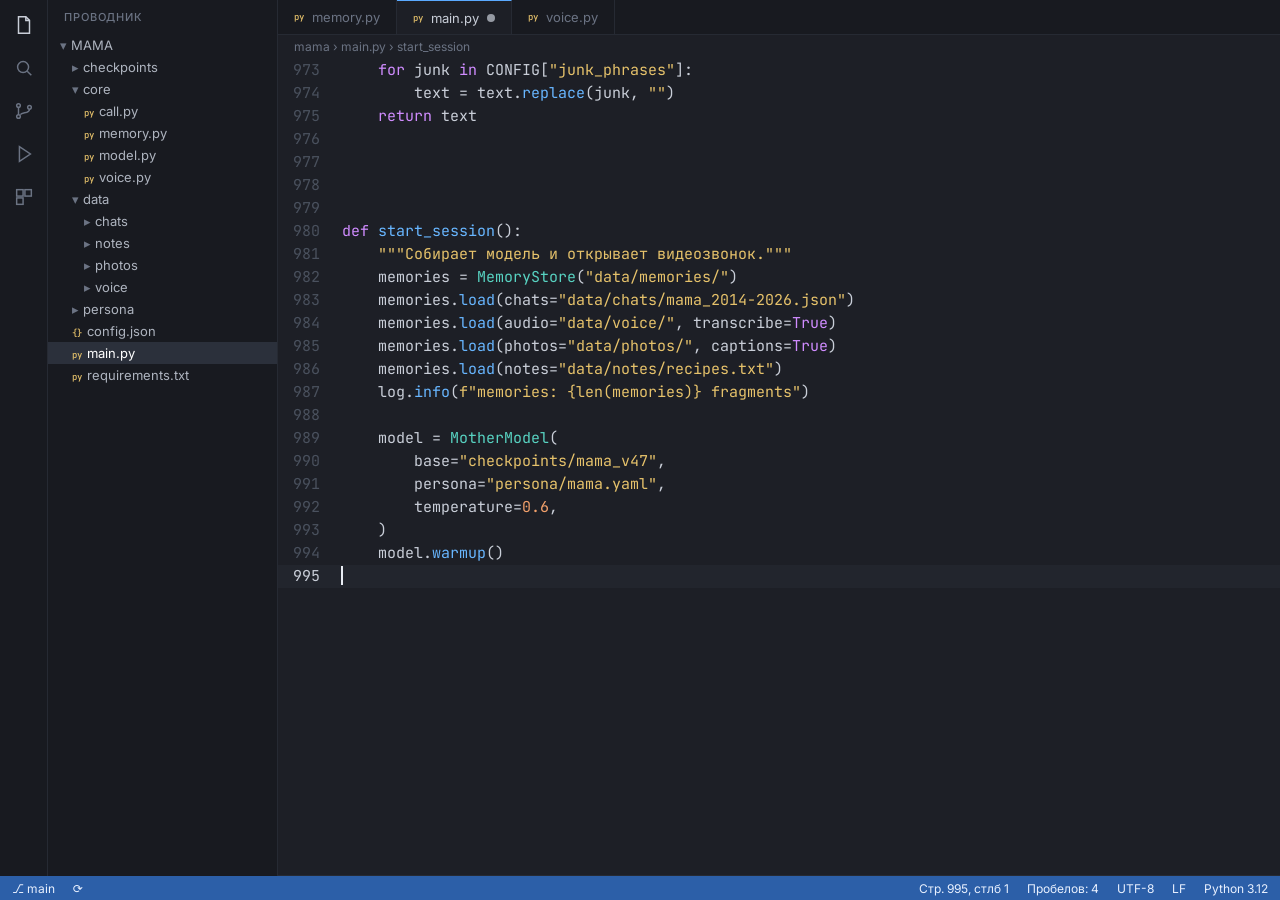
==== docs/editor.html @ ae3a212d "Add screen props: code editor and messenger with chroma-key call Co-Authored-By: Claude Opus 5.5 <no" ====
<!doctype html>
<html lang="ru">
<head>
<meta charset="utf-8">
<meta name="viewport" content="width=device-width, initial-scale=1, viewport-fit=cover">
<title>Mama Core</title>
<link rel="preconnect" href="https://fonts.googleapis.com">
<link rel="stylesheet" href="https://fonts.googleapis.com/css2?family=JetBrains+Mono:wght@400;500&family=Inter:wght@400;500&display=swap">
<style>
/* Layout: dark code editor — activity bar, explorer, tabs, code, status bar. Single deliberate dark look (film prop). */
:root{
  --bg:#1d1f26; --bg2:#181a20; --bg3:#22252d; --line:#262a33; --sel:#2b303b;
  --fg:#c9ced8; --dim:#6b7383; --dim2:#4a515e; --accent:#5aa9ff;
  --kw:#d08cff; --fn:#68b6ff; --str:#e6c26b; --num:#f2a06b; --cmt:#646d7e; --cls:#58d3c2; --self:#ff8199; --deco:#f7d36b;
  --mono:"JetBrains Mono",ui-monospace,"Cascadia Code",Consolas,monospace;
  --ui:Inter,system-ui,-apple-system,"Segoe UI",sans-serif;
  color-scheme:dark;
}
[hidden]{display:none!important}
html,body{height:100%;margin:0;background:var(--bg);color:var(--fg);overflow:hidden}
body.idle, body.idle *{cursor:none!important}
.app{display:grid;grid-template-columns:48px 230px 1fr;grid-template-rows:1fr 24px;height:100%;font-family:var(--ui);font-size:13px}
.act{grid-row:1;background:var(--bg2);display:flex;flex-direction:column;align-items:center;gap:18px;padding-top:14px;border-right:1px solid var(--line)}
.act svg{width:22px;height:22px;stroke:var(--dim);fill:none;stroke-width:1.6}
.act .on svg{stroke:var(--fg)}
.side{grid-row:1;background:var(--bg2);border-right:1px solid var(--line);overflow:hidden;user-select:none}
.side h6{margin:0;padding:10px 16px;font:500 11px var(--ui);letter-spacing:.08em;color:var(--dim);text-transform:uppercase}
.tree{font-size:13px;line-height:22px}
.tree div{padding-left:calc(12px + var(--d,0)*12px);white-space:nowrap;color:#aeb4bf}
.tree .f::before{content:"▸ ";color:var(--dim)}
.tree .o::before{content:"▾ ";color:var(--dim)}
.tree .py{color:#aeb4bf}.tree .py::before{content:"py ";font:500 9px var(--mono);color:#e6c26b}
.tree .js::before{content:"{} ";font:500 9px var(--mono);color:#e6c26b}
.tree .cur{background:var(--sel);color:#fff}
.main{grid-row:1;display:grid;grid-template-rows:35px 22px 1fr auto;min-width:0;min-height:0}
.tabs{display:flex;background:var(--bg2);border-bottom:1px solid var(--line)}
.tab{padding:0 16px;display:flex;align-items:center;gap:8px;color:var(--dim);border-right:1px solid var(--line)}
.tab.on{background:var(--bg);color:var(--fg);border-top:1px solid var(--accent)}
.tab b{font:500 9px var(--mono);color:#e6c26b}
.dot{width:8px;height:8px;border-radius:50%;background:var(--fg);opacity:.7}
.crumb{padding:0 16px;color:var(--dim);font-size:12px;display:flex;align-items:center}
.scroll{overflow-y:auto;overflow-x:hidden;font:400 15px/23px var(--mono);position:relative;scrollbar-width:thin;scrollbar-color:#333844 transparent}
.ln{display:grid;grid-template-columns:64px 1fr;white-space:pre}
.ln i{font-style:normal;text-align:right;padding-right:22px;color:var(--dim2);user-select:none}
.ln.cur{background:var(--bg3)}
.ln.cur i{color:var(--fg)}
.ln span.c{min-width:0}
.k{color:var(--kw)}.f{color:var(--fn)}.s{color:var(--str)}.n{color:var(--num)}.m{color:var(--cmt);font-style:italic}.cl{color:var(--cls)}.sf{color:var(--self);font-style:italic}.d{color:var(--deco)}
.caret{display:inline-block;width:2px;height:19px;background:#e8ecf3;vertical-align:-4px;margin-left:-1px;animation:blink 1.06s steps(1) infinite}
.typing .caret{animation:none}
@keyframes blink{50%{opacity:0}}
.term{background:var(--bg2);border-top:1px solid var(--line);height:0;overflow:hidden;transition:height .2s}
.term.open{height:200px}
.term header{display:flex;gap:18px;padding:6px 16px;font-size:11px;letter-spacing:.06em;color:var(--dim);text-transform:uppercase}
.term header b{color:var(--fg);border-bottom:1px solid var(--accent);font-weight:500}
.term pre{margin:0;padding:4px 16px;font:400 13px/20px var(--mono);color:#b9c0cc;white-space:pre-wrap}
.term .ok{color:#7fd88f}.term .pr{color:var(--accent)}
.status{grid-column:1/-1;background:#2c5fa8;color:#e9f1ff;display:flex;align-items:center;gap:18px;padding:0 12px;font-size:12px}
.status .sp{flex:1}
.panel{position:fixed;inset:0;background:#0009;display:flex;align-items:center;justify-content:center;z-index:9}
.panel form{background:var(--bg3);border:1px solid var(--line);padding:22px;border-radius:8px;display:grid;gap:12px;width:min(360px,90vw);font-size:13px}
.panel h3{margin:0 0 4px;font:500 15px var(--ui)}
.panel label{display:grid;gap:4px;color:var(--dim)}
.panel input{background:var(--bg);border:1px solid var(--line);color:var(--fg);padding:7px 9px;border-radius:4px;font:14px var(--mono)}
.panel .row{display:flex;gap:8px;justify-content:flex-end}
.panel button{background:var(--accent);color:#0b1a2e;border:0;padding:8px 14px;border-radius:4px;font:500 13px var(--ui);cursor:pointer}
.panel button.g{background:transparent;color:var(--fg);border:1px solid var(--line)}
.panel p{margin:0;color:var(--dim);font-size:12px;line-height:1.5}
@media (max-width:760px){.app{grid-template-columns:0 0 1fr}.act,.side{display:none}}
</style>

<div class="app" id="app">
  <nav class="act">
    <div class="on"><svg viewBox="0 0 24 24"><path d="M14 3H6v18h12V7z"/><path d="M14 3v4h4"/></svg></div>
    <div><svg viewBox="0 0 24 24"><circle cx="11" cy="11" r="6"/><path d="M20 20l-4.5-4.5"/></svg></div>
    <div><svg viewBox="0 0 24 24"><circle cx="6" cy="6" r="2"/><circle cx="6" cy="18" r="2"/><circle cx="18" cy="8" r="2"/><path d="M6 8v8M18 10c0 5-8 3-10 6"/></svg></div>
    <div><svg viewBox="0 0 24 24"><path d="M7 4l12 8-12 8z"/></svg></div>
    <div><svg viewBox="0 0 24 24"><rect x="4" y="4" width="7" height="7"/><rect x="13" y="4" width="7" height="7"/><rect x="4" y="13" width="7" height="7"/></svg></div>
  </nav>
  <aside class="side">
    <h6>Проводник</h6>
    <div class="tree">
      <div class="o" style="--d:0">MAMA</div>
      <div class="f" style="--d:1">checkpoints</div>
      <div class="o" style="--d:1">core</div>
      <div class="py" style="--d:2">call.py</div>
      <div class="py" style="--d:2">memory.py</div>
      <div class="py" style="--d:2">model.py</div>
      <div class="py" style="--d:2">voice.py</div>
      <div class="o" style="--d:1">data</div>
      <div class="f" style="--d:2">chats</div>
      <div class="f" style="--d:2">notes</div>
      <div class="f" style="--d:2">photos</div>
      <div class="f" style="--d:2">voice</div>
      <div class="f" style="--d:1">persona</div>
      <div class="js" style="--d:1">config.json</div>
      <div class="py cur" style="--d:1">main.py</div>
      <div class="py" style="--d:1">requirements.txt</div>
    </div>
  </aside>
  <section class="main">
    <div class="tabs">
      <div class="tab"><b>py</b>memory.py</div>
      <div class="tab on"><b>py</b>main.py <span class="dot"></span></div>
      <div class="tab"><b>py</b>voice.py</div>
    </div>
    <div class="crumb">mama › main.py › start_session</div>
    <div class="scroll" id="scroll"><div id="pre"></div><div id="typed"></div><div style="height:40vh"></div></div>
    <div class="term" id="term"><header><span>Проблемы</span><span>Вывод</span><b>Терминал</b></header><pre id="tout"></pre></div>
  </section>
  <footer class="status"><span>⎇ main</span><span>⟳</span><span class="sp"></span><span id="pos">Стр. 995, стлб 5</span><span>Пробелов: 4</span><span>UTF-8</span><span>LF</span><span>Python 3.12</span></footer>
</div>

<div class="panel" id="panel" hidden>
  <form id="cfg">
    <h3>Настройки реквизита</h3>
    <label>Начать со строки<input id="cfgStart" type="number" min="20" max="9000" value="995"></label>
    <label>Символов на одно нажатие<input id="cfgCpk" type="number" min="1" max="5" value="1"></label>
    <p>Любая клавиша печатает следующий символ кода. Backspace стирает. F5 — запуск в терминале, Ctrl+` — показать/скрыть терминал. Esc — это окно.</p>
    <div class="row"><button type="button" class="g" id="cfgClose">Закрыть</button><button type="submit">Начать заново</button></div>
  </form>
</div>

<script>
(function(){
const store={get(k,d){try{const v=localStorage.getItem('ed_'+k);return v==null?d:JSON.parse(v)}catch(e){return d}},set(k,v){try{localStorage.setItem('ed_'+k,JSON.stringify(v))}catch(e){}}};
let START=store.get('start',995), CPK=store.get('cpk',1);
const h=(location.hash||'').replace('#','');
if(/^\d+$/.test(h)) START=Math.max(20,parseInt(h,10));

/* ---------- код, который печатает Вера (начиная со строки START) ---------- */
const SCRIPT=[
'    voice = VoiceClone.load("data/voice/mama_voicemails/")',
'    model.attach(memory=memories, voice=voice)',
'    model.response_delay = 1.5  # она всегда думала полторы секунды',
'    session = Call(contact="МАМА", model=model, video=True)',
'    session.start()',
'    return session',
'',
'',
'if __name__ == "__main__":',
'    start_session()',
'',
].join('\n');

/* ---------- то, что уже написано выше ---------- */
const TAIL=[
'',
'',
'def start_session():',
'    """Собирает модель и открывает видеозвонок."""',
'    memories = MemoryStore("data/memories/")',
'    memories.load(chats="data/chats/mama_2014-2026.json")',
'    memories.load(audio="data/voice/", transcribe=True)',
'    memories.load(photos="data/photos/", captions=True)',
'    memories.load(notes="data/notes/recipes.txt")',
'    log.info(f"memories: {len(memories)} fragments")',
'',
'    model = MotherModel(',
'        base="checkpoints/mama_v47",',
'        persona="persona/mama.yaml",',
'        temperature=0.6,',
'    )',
'    model.warmup()',
];
const HEAD=[
'import json',
'import time',
'import logging',
'from pathlib import Path',
'from datetime import datetime',
'',
'from core.memory import MemoryStore, Fragment',
'from core.model import MotherModel',
'from core.voice import VoiceClone',
'from core.call import Call',
'',
'log = logging.getLogger("mama")',
'CONFIG = json.loads(Path("config.json").read_text(encoding="utf-8"))',
'',
];
const BLOCKS=[
['','','def parse_chat_export(path):','    """Читает выгрузку переписки, оставляет только её сообщения."""','    raw = json.loads(Path(path).read_text(encoding="utf-8"))','    result = []','    for msg in raw["messages"]:','        if msg.get("from") != "Мама":','            continue','        text = clean_text(msg.get("text", ""))','        if not text:','            continue','        result.append(Fragment(','            text=text,','            date=datetime.fromisoformat(msg["date"]),','            source="chat",','        ))','    log.debug(f"chat: {len(result)} messages")','    return result'],
['','','def clean_text(text):','    if isinstance(text, list):','        text = "".join(t if isinstance(t, str) else t.get("text", "") for t in text)','    text = text.replace("\\u00a0", " ").strip()','    for junk in CONFIG["junk_phrases"]:','        text = text.replace(junk, "")','    return text'],
['','','def load_voicemails(folder):','    samples = []','    for f in sorted(Path(folder).glob("*.ogg")):','        audio = VoiceClone.read(f)','        if audio.duration < 1.2:','            continue','        samples.append(audio.normalize(-16))','    log.info(f"voice: {len(samples)} samples")','    return samples'],
['','','def align_timestamps(fragments, tz="Europe/Moscow"):','    fragments.sort(key=lambda fr: fr.date)','    prev = None','    for fr in fragments:','        fr.date = fr.date.astimezone(tz)','        if prev and (fr.date - prev.date).seconds < 90:','            fr.thread = prev.thread','        else:','            fr.thread = fr.date.strftime("%Y%m%d%H%M")','        prev = fr','    return fragments'],
['','','def build_persona(fragments):','    persona = {','        "name": "Маргарита Рустамовна",','        "calls_me": ["Верочка", "доченька", "доча"],','        "habits": [],','        "phrases": top_phrases(fragments, n=200),','    }','    for fr in fragments:','        if "давление" in fr.text or "врач" in fr.text:','            persona["habits"].append(fr.text)','    return persona'],
['','','def top_phrases(fragments, n=100):','    counts = {}','    for fr in fragments:','        for phrase in split_phrases(fr.text):','            counts[phrase] = counts.get(phrase, 0) + 1','    ranked = sorted(counts.items(), key=lambda kv: -kv[1])','    return [p for p, _ in ranked[:n]]'],
['','','def split_phrases(text):','    parts = []','    for chunk in text.replace("!", ".").replace("?", ".").split("."):','        chunk = chunk.strip()','        if 3 <= len(chunk) <= 120:','            parts.append(chunk.lower())','    return parts'],
['','','class LatencyMeter:','    def __init__(self):','        self.samples = []','','    def mark(self, started, answered):','        self.samples.append(answered - started)','','    @property','    def mean(self):','        if not self.samples:','            return 0.0','        return sum(self.samples) / len(self.samples)'],
['','','def check_memory(store, question, expected):','    answer = store.search(question, k=3)','    hit = any(expected.lower() in a.text.lower() for a in answer)','    if not hit:','        log.warning(f"memory miss: {question!r}")','    return hit'],
['','','def run_memory_tests(store):','    cases = [','        ("любимый пирог", "вишн"),','        ("как зовут деда", "Рустам"),','        ("подарок на новый год 2012", "денди"),','        ("где мы жили", "Казань"),','    ]','    passed = sum(check_memory(store, q, e) for q, e in cases)','    log.info(f"memory tests: {passed}/{len(cases)}")','    return passed == len(cases)'],
['','','def caption_photos(folder):','    captions = []','    for img in Path(folder).glob("*.jpg"):','        meta = read_exif(img)','        captions.append(Fragment(','            text=describe(img),','            date=meta.get("date"),','            source="photo",','        ))','    return captions'],
['','','def save_checkpoint(model, step):','    path = Path("checkpoints") / f"mama_v{step}"','    path.mkdir(parents=True, exist_ok=True)','    model.save(path)','    log.info(f"saved {path}")'],
];
function buildPre(n){
  const out=[]; const need=n-TAIL.length;
  for(const l of HEAD){ if(out.length>=need) break; out.push(l); }
  let i=0; while(out.length<need){ const left=need-out.length; let b=BLOCKS[i%BLOCKS.length];
    if(b.length>left){ b=BLOCKS.find(x=>x.length<=left)||Array(left).fill(''); }
    out.push(...b); i++; }
  const tail=TAIL.slice(Math.max(0,TAIL.length-(n-out.length)));
  return out.concat(tail).slice(-n);
}

/* ---------- подсветка ---------- */
const KW=new Set('def class return import from as if elif else for in while try except finally with not and or is None True False lambda yield raise pass break continue async await global'.split(' '));
const RX=/(#.*$)|([rf]?"(?:\\.|[^"\\])*"?|[rf]?'(?:\\.|[^'\\])*'?)|(@\w+)|(\b\d+(?:\.\d+)?\b)|(\b[A-Za-z_]\w*\b)/g;
const esc=s=>s.replace(/&/g,'&amp;').replace(/</g,'&lt;').replace(/>/g,'&gt;');
function hl(line){
  let out='',last=0,m; RX.lastIndex=0;
  while((m=RX.exec(line))){
    out+=esc(line.slice(last,m.index)); const t=m[0]; let c='';
    if(m[1])c='m';else if(m[2])c='s';else if(m[3])c='d';else if(m[4])c='n';
    else if(m[5]){ if(KW.has(t))c='k'; else if(t==='self')c='sf'; else if(line[m.index+t.length]==='(') c=/^[A-Z]/.test(t)?'cl':'f'; else if(/^[A-Z][a-z]/.test(t))c='cl'; }
    out+=c?`<span class="${c}">${esc(t)}</span>`:esc(t); last=m.index+t.length;
    if(!t.length) RX.lastIndex++;
  }
  return out+esc(line.slice(last));
}

const pre=document.getElementById('pre'), typed=document.getElementById('typed'), scroll=document.getElementById('scroll'), posEl=document.getElementById('pos');
let pos=0;
function row(num,html,cur){return `<div class="ln${cur?' cur':''}"><i>${num}</i><span class="c">${html||' '}</span></div>`}
function renderPre(){ const lines=buildPre(START-1); pre.innerHTML=lines.map((l,i)=>row(i+1,hl(l))).join(''); }
function render(){
  const lines=SCRIPT.slice(0,pos).split('\n');
  typed.innerHTML=lines.map((l,i)=>{const last=i===lines.length-1;return row(START+i,hl(l)+(last?'<span class="caret"></span>':''),last)}).join('');
  const lnNo=START+lines.length-1, col=lines[lines.length-1].length+1;
  posEl.textContent=`Стр. ${lnNo}, стлб ${col}`;
  const cur=typed.lastElementChild; if(cur){const r=cur.getBoundingClientRect(),s=scroll.getBoundingClientRect(); if(r.bottom>s.bottom-60||r.top<s.top+20) scroll.scrollTop+=r.top-(s.top+s.height*0.62);}
}
function reset(){ pos=0; renderPre(); render(); requestAnimationFrame(()=>{const c=typed.lastElementChild; scroll.scrollTop=c.offsetTop-scroll.clientHeight*0.62;}); }
function step(){
  if(pos>=SCRIPT.length) return;
  if(SCRIPT[pos]==='\n'){ pos++; while(SCRIPT[pos]===' ') pos++; return; }
  pos++;
}
function back(){ if(pos===0) return; pos--; const ls=SCRIPT.lastIndexOf('\n',pos-1)+1; if(ls>0 && pos>ls && /^ +$/.test(SCRIPT.slice(ls,pos))) pos=ls-1; }

/* ---------- терминал ---------- */
const term=document.getElementById('term'), tout=document.getElementById('tout'); let runTimers=[];
function run(){
  term.classList.add('open'); runTimers.forEach(clearTimeout); runTimers=[]; tout.innerHTML='';
  const L=[[0,'<span class="pr">vera@laptop</span>:~/mama$ python main.py'],[500,'loading memories… 14 382 fragments'],[1300,'loading voice… 312 samples'],[2000,'checkpoint mama_v47 <span class="ok">✓</span>'],[2500,'response_delay = 1.5 s'],[3100,'<span class="ok">calling «МАМА»…</span>']];
  L.forEach(([t,s])=>runTimers.push(setTimeout(()=>{tout.innerHTML+=s+'\n'},t)));
}

/* ---------- клавиатура ---------- */
const panel=document.getElementById('panel'); let typingT;
document.addEventListener('keydown',e=>{
  if(!panel.hidden){ if(e.key==='Escape'){panel.hidden=true;e.preventDefault()} return; }
  if(e.key==='Escape'){ document.getElementById('cfgStart').value=START; document.getElementById('cfgCpk').value=CPK; panel.hidden=false; e.preventDefault(); return; }
  if(e.key==='F5'){ e.preventDefault(); run(); return; }
  if(e.ctrlKey && (e.key==='`'||e.code==='Backquote')){ e.preventDefault(); term.classList.toggle('open'); return; }
  if(e.ctrlKey||e.metaKey||e.altKey) return;
  if(/^F\d+$/.test(e.key)||['Shift','Control','Alt','Meta','CapsLock'].includes(e.key)) return;
  e.preventDefault();
  if(e.key==='Backspace') back(); else for(let i=0;i<CPK;i++) step();
  document.body.classList.add('typing'); clearTimeout(typingT); typingT=setTimeout(()=>document.body.classList.remove('typing'),500);
  render();
});
document.getElementById('cfg').addEventListener('submit',e=>{e.preventDefault();START=Math.max(20,parseInt(document.getElementById('cfgStart').value,10)||995);CPK=Math.min(5,Math.max(1,parseInt(document.getElementById('cfgCpk').value,10)||1));store.set('start',START);store.set('cpk',CPK);panel.hidden=true;reset();});
document.getElementById('cfgClose').onclick=()=>panel.hidden=true;

/* прячем курсор мыши, когда он не двигается */
let idleT; const wake=()=>{document.body.classList.remove('idle');clearTimeout(idleT);idleT=setTimeout(()=>document.body.classList.add('idle'),2000)}; document.addEventListener('mousemove',wake); wake();
reset();
})();
</script>

</html>
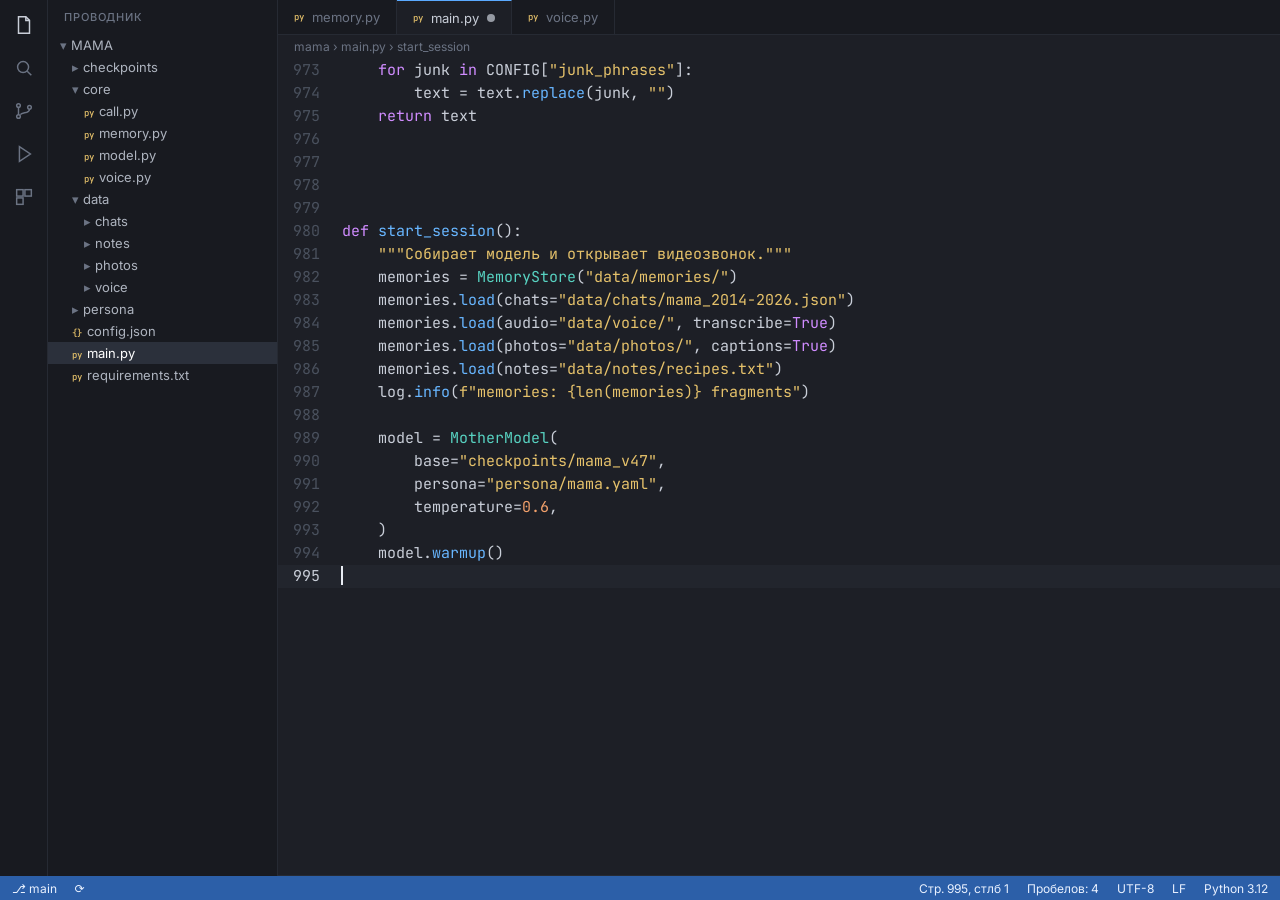
==== commit b377d248: "Self-host fonts so the props load without external services Co-Authored-By: Claude Opus 5.5 <noreply" ====
--- a/docs/editor.html
+++ b/docs/editor.html
@@ -4,8 +4,7 @@
 <meta charset="utf-8">
 <meta name="viewport" content="width=device-width, initial-scale=1, viewport-fit=cover">
 <title>Mama Core</title>
-<link rel="preconnect" href="https://fonts.googleapis.com">
-<link rel="stylesheet" href="https://fonts.googleapis.com/css2?family=JetBrains+Mono:wght@400;500&family=Inter:wght@400;500&display=swap">
+<link rel="stylesheet" href="fonts/fonts.css">
 <style>
 /* Layout: dark code editor — activity bar, explorer, tabs, code, status bar. Single deliberate dark look (film prop). */
 :root{
--- a/docs/fonts/fonts.css
+++ b/docs/fonts/fonts.css
@@ -0,0 +1,100 @@
+@font-face {
+  font-family: 'Inter';
+  font-style: normal;
+  font-weight: 400;
+  font-display: swap;
+  src: url(Inter-cyrillic.woff2) format('woff2');
+  unicode-range: U+0301, U+0400-045F, U+0490-0491, U+04B0-04B1, U+2116;
+}
+@font-face {
+  font-family: 'Inter';
+  font-style: normal;
+  font-weight: 400;
+  font-display: swap;
+  src: url(Inter-latin.woff2) format('woff2');
+  unicode-range: U+0000-00FF, U+0131, U+0152-0153, U+02BB-02BC, U+02C6, U+02DA, U+02DC, U+0304, U+0308, U+0329, U+2000-206F, U+20AC, U+2122, U+2191, U+2193, U+2212, U+2215, U+FEFF, U+FFFD;
+}
+@font-face {
+  font-family: 'Inter';
+  font-style: normal;
+  font-weight: 500;
+  font-display: swap;
+  src: url(Inter-cyrillic.woff2) format('woff2');
+  unicode-range: U+0301, U+0400-045F, U+0490-0491, U+04B0-04B1, U+2116;
+}
+@font-face {
+  font-family: 'Inter';
+  font-style: normal;
+  font-weight: 500;
+  font-display: swap;
+  src: url(Inter-latin.woff2) format('woff2');
+  unicode-range: U+0000-00FF, U+0131, U+0152-0153, U+02BB-02BC, U+02C6, U+02DA, U+02DC, U+0304, U+0308, U+0329, U+2000-206F, U+20AC, U+2122, U+2191, U+2193, U+2212, U+2215, U+FEFF, U+FFFD;
+}
+@font-face {
+  font-family: 'JetBrains Mono';
+  font-style: normal;
+  font-weight: 400;
+  font-display: swap;
+  src: url(JetBrainsMono-cyrillic.woff2) format('woff2');
+  unicode-range: U+0301, U+0400-045F, U+0490-0491, U+04B0-04B1, U+2116;
+}
+@font-face {
+  font-family: 'JetBrains Mono';
+  font-style: normal;
+  font-weight: 400;
+  font-display: swap;
+  src: url(JetBrainsMono-latin.woff2) format('woff2');
+  unicode-range: U+0000-00FF, U+0131, U+0152-0153, U+02BB-02BC, U+02C6, U+02DA, U+02DC, U+0304, U+0308, U+0329, U+2000-206F, U+20AC, U+2122, U+2191, U+2193, U+2212, U+2215, U+FEFF, U+FFFD;
+}
+@font-face {
+  font-family: 'JetBrains Mono';
+  font-style: normal;
+  font-weight: 500;
+  font-display: swap;
+  src: url(JetBrainsMono-cyrillic.woff2) format('woff2');
+  unicode-range: U+0301, U+0400-045F, U+0490-0491, U+04B0-04B1, U+2116;
+}
+@font-face {
+  font-family: 'JetBrains Mono';
+  font-style: normal;
+  font-weight: 500;
+  font-display: swap;
+  src: url(JetBrainsMono-latin.woff2) format('woff2');
+  unicode-range: U+0000-00FF, U+0131, U+0152-0153, U+02BB-02BC, U+02C6, U+02DA, U+02DC, U+0304, U+0308, U+0329, U+2000-206F, U+20AC, U+2122, U+2191, U+2193, U+2212, U+2215, U+FEFF, U+FFFD;
+}
+@font-face {
+  font-family: 'Roboto';
+  font-style: normal;
+  font-weight: 400;
+  font-stretch: 100%;
+  font-display: swap;
+  src: url(Roboto-cyrillic.woff2) format('woff2');
+  unicode-range: U+0301, U+0400-045F, U+0490-0491, U+04B0-04B1, U+2116;
+}
+@font-face {
+  font-family: 'Roboto';
+  font-style: normal;
+  font-weight: 400;
+  font-stretch: 100%;
+  font-display: swap;
+  src: url(Roboto-latin.woff2) format('woff2');
+  unicode-range: U+0000-00FF, U+0131, U+0152-0153, U+02BB-02BC, U+02C6, U+02DA, U+02DC, U+0304, U+0308, U+0329, U+2000-206F, U+20AC, U+2122, U+2191, U+2193, U+2212, U+2215, U+FEFF, U+FFFD;
+}
+@font-face {
+  font-family: 'Roboto';
+  font-style: normal;
+  font-weight: 500;
+  font-stretch: 100%;
+  font-display: swap;
+  src: url(Roboto-cyrillic.woff2) format('woff2');
+  unicode-range: U+0301, U+0400-045F, U+0490-0491, U+04B0-04B1, U+2116;
+}
+@font-face {
+  font-family: 'Roboto';
+  font-style: normal;
+  font-weight: 500;
+  font-stretch: 100%;
+  font-display: swap;
+  src: url(Roboto-latin.woff2) format('woff2');
+  unicode-range: U+0000-00FF, U+0131, U+0152-0153, U+02BB-02BC, U+02C6, U+02DA, U+02DC, U+0304, U+0308, U+0329, U+2000-206F, U+20AC, U+2122, U+2191, U+2193, U+2212, U+2215, U+FEFF, U+FFFD;
+}
